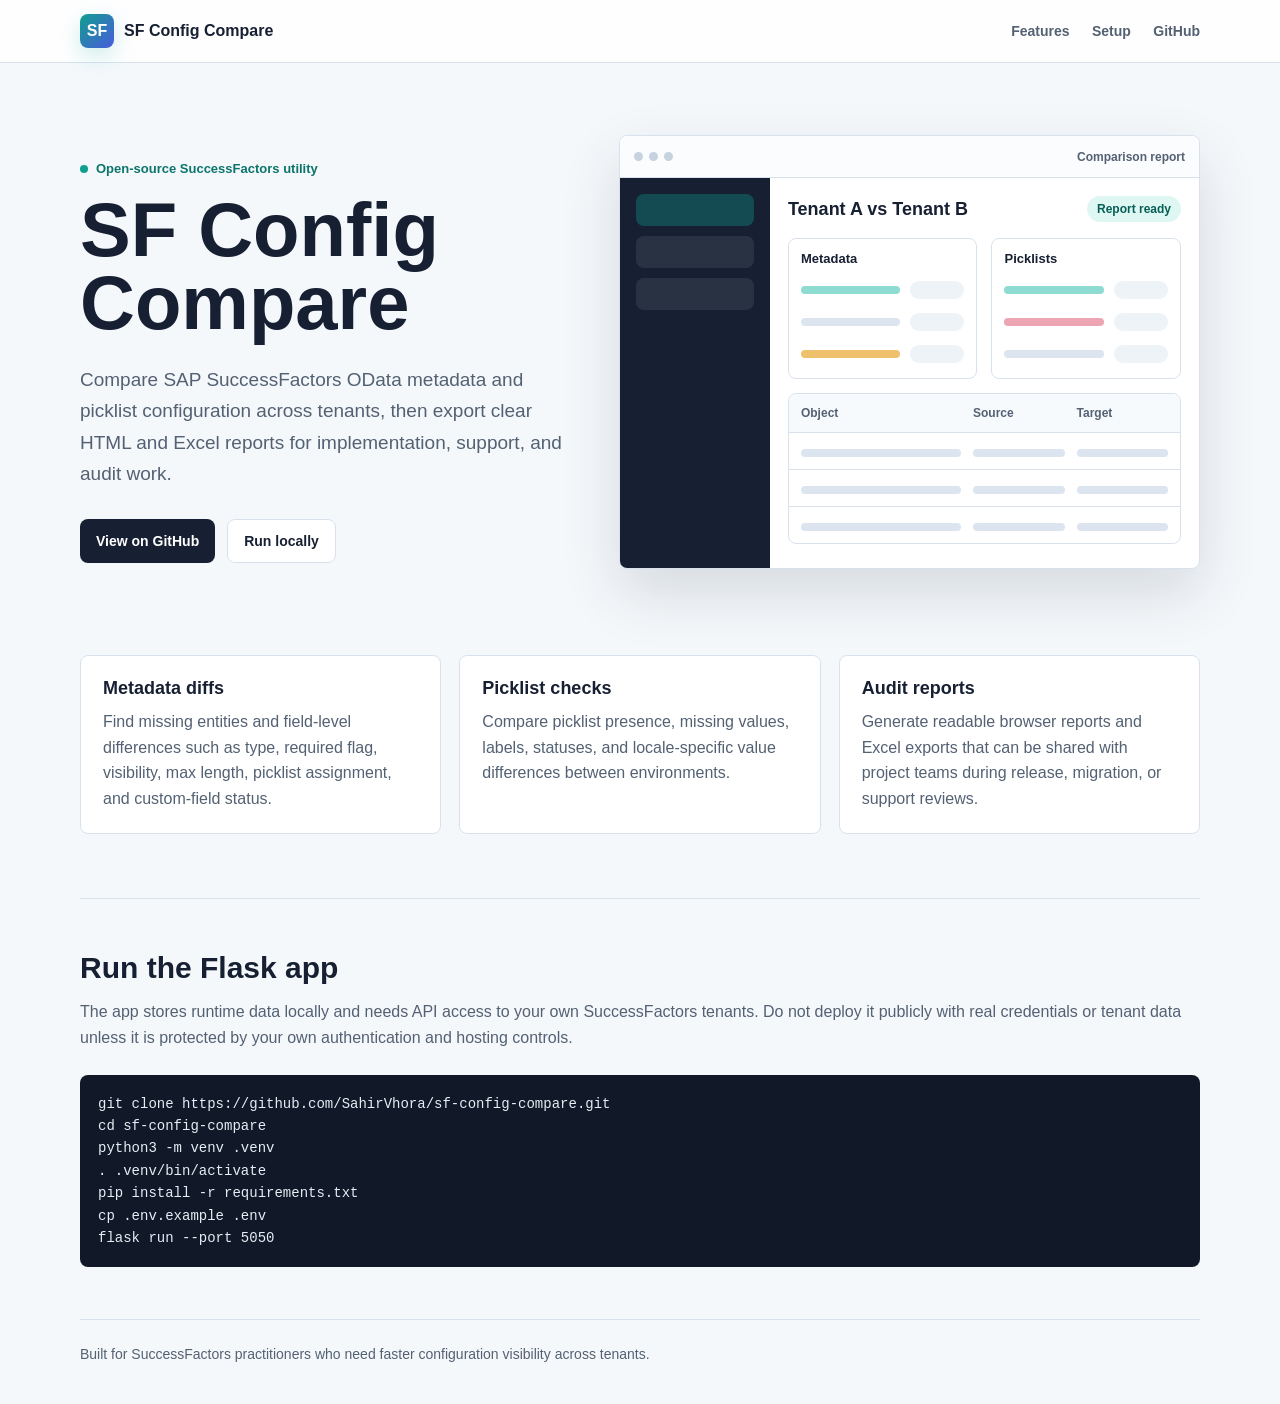
==== index.html @ c57cb795 "Prepare public release" ====
<!DOCTYPE html>
<html lang="en">
<head>
  <meta charset="UTF-8">
  <meta name="viewport" content="width=device-width, initial-scale=1.0">
  <title>SF Config Compare | SuccessFactors Metadata and Picklist Comparison</title>
  <meta name="description" content="Open-source Flask app for comparing SAP SuccessFactors OData metadata and picklist configuration across two instances, with HTML and Excel reports.">
  <meta name="keywords" content="SuccessFactors config compare, SAP SuccessFactors metadata, OData metadata comparison, picklist comparison, HRIS configuration audit">
  <meta name="author" content="Sahir Vhora">
  <meta name="robots" content="index, follow">
  <link rel="canonical" href="https://sahirvhora.github.io/sf-config-compare/">
  <meta property="og:type" content="website">
  <meta property="og:title" content="SF Config Compare">
  <meta property="og:description" content="Compare SuccessFactors metadata and picklists across tenants, then export clear HTML and Excel diff reports.">
  <meta property="og:url" content="https://sahirvhora.github.io/sf-config-compare/">
  <meta property="og:image" content="https://sahirvhora.github.io/sf-config-compare/assets/social-preview.png">
  <meta name="twitter:card" content="summary_large_image">
  <meta name="twitter:title" content="SF Config Compare">
  <meta name="twitter:description" content="Open-source SuccessFactors metadata and picklist comparison for implementation and support teams.">
  <meta name="twitter:image" content="https://sahirvhora.github.io/sf-config-compare/assets/social-preview.png">
  <link rel="icon" type="image/svg+xml" href="favicon.svg">
  <style>
    :root {
      --ink: #172033;
      --muted: #536173;
      --line: #d9e2ec;
      --paper: #ffffff;
      --wash: #f5f8fb;
      --teal: #0f9f8f;
      --indigo: #4b5bdc;
      --amber: #d78a17;
      --rose: #d94c66;
    }
    * {
      box-sizing: border-box;
    }
    body {
      margin: 0;
      min-height: 100vh;
      font-family: -apple-system, BlinkMacSystemFont, "Segoe UI", Roboto, sans-serif;
      background: var(--wash);
      color: var(--ink);
    }
    header {
      border-bottom: 1px solid var(--line);
      background: rgba(255, 255, 255, 0.86);
      backdrop-filter: blur(10px);
      position: sticky;
      top: 0;
      z-index: 10;
    }
    .nav {
      width: min(1120px, calc(100% - 32px));
      margin: 0 auto;
      display: flex;
      align-items: center;
      justify-content: space-between;
      gap: 20px;
      padding: 14px 0;
    }
    .brand {
      display: flex;
      align-items: center;
      gap: 10px;
      font-weight: 750;
      letter-spacing: 0;
    }
    .mark {
      width: 34px;
      height: 34px;
      border-radius: 8px;
      display: grid;
      place-items: center;
      color: white;
      background: linear-gradient(135deg, var(--teal), var(--indigo));
      box-shadow: 0 8px 22px rgba(15, 159, 143, 0.2);
    }
    nav a {
      color: var(--muted);
      text-decoration: none;
      font-size: 14px;
      font-weight: 650;
      margin-left: 18px;
    }
    nav a:hover {
      color: var(--ink);
    }
    main {
      width: min(1120px, calc(100% - 32px));
      margin: 0 auto;
    }
    .hero {
      display: grid;
      grid-template-columns: minmax(0, 0.92fr) minmax(420px, 1.08fr);
      gap: 44px;
      align-items: center;
      padding: 72px 0 50px;
    }
    .eyebrow {
      display: inline-flex;
      align-items: center;
      gap: 8px;
      color: #0b756b;
      font-size: 13px;
      font-weight: 750;
      margin-bottom: 18px;
    }
    .eyebrow::before {
      content: "";
      width: 8px;
      height: 8px;
      border-radius: 99px;
      background: var(--teal);
    }
    h1 {
      margin: 0;
      font-size: clamp(42px, 7vw, 76px);
      line-height: 0.96;
      letter-spacing: 0;
      max-width: 780px;
    }
    .lead {
      margin: 24px 0 0;
      color: var(--muted);
      font-size: 19px;
      line-height: 1.65;
      max-width: 620px;
    }
    .actions {
      display: flex;
      flex-wrap: wrap;
      gap: 12px;
      margin-top: 30px;
    }
    .button {
      min-height: 44px;
      display: inline-flex;
      align-items: center;
      justify-content: center;
      gap: 8px;
      border-radius: 8px;
      padding: 0 16px;
      text-decoration: none;
      font-weight: 750;
      font-size: 14px;
    }
    .button.primary {
      color: white;
      background: var(--ink);
    }
    .button.secondary {
      color: var(--ink);
      background: white;
      border: 1px solid var(--line);
    }
    .visual {
      position: relative;
      min-height: 452px;
    }
    .product {
      background: var(--paper);
      border: 1px solid var(--line);
      border-radius: 8px;
      box-shadow: 0 24px 60px rgba(23, 32, 51, 0.14);
      overflow: hidden;
    }
    .product-top {
      height: 42px;
      border-bottom: 1px solid var(--line);
      display: flex;
      align-items: center;
      justify-content: space-between;
      padding: 0 14px;
      background: #fbfcfe;
    }
    .dots {
      display: flex;
      gap: 6px;
    }
    .dots span {
      width: 9px;
      height: 9px;
      border-radius: 99px;
      background: #c7d2df;
    }
    .product-title {
      font-size: 12px;
      color: var(--muted);
      font-weight: 700;
    }
    .product-body {
      display: grid;
      grid-template-columns: 150px 1fr;
      min-height: 390px;
    }
    .sidebar {
      background: #172033;
      padding: 16px;
      color: white;
    }
    .side-pill {
      height: 32px;
      border-radius: 8px;
      background: rgba(255,255,255,0.08);
      margin-bottom: 10px;
    }
    .side-pill.active {
      background: rgba(15,159,143,0.34);
    }
    .screen {
      padding: 18px;
    }
    .screen-head {
      display: flex;
      justify-content: space-between;
      align-items: center;
      margin-bottom: 16px;
    }
    .screen-head strong {
      font-size: 18px;
    }
    .status {
      color: #075e57;
      background: #dff7f3;
      border-radius: 999px;
      padding: 6px 10px;
      font-size: 12px;
      font-weight: 750;
    }
    .compare-grid {
      display: grid;
      grid-template-columns: 1fr 1fr;
      gap: 14px;
      margin-bottom: 14px;
    }
    .tenant {
      border: 1px solid var(--line);
      border-radius: 8px;
      padding: 12px;
    }
    .tenant h2 {
      font-size: 13px;
      margin: 0 0 12px;
    }
    .row {
      display: grid;
      grid-template-columns: 1fr 54px;
      gap: 10px;
      align-items: center;
      height: 24px;
      margin-top: 8px;
    }
    .bar {
      height: 8px;
      border-radius: 99px;
      background: #dbe4ef;
    }
    .bar.teal { background: #8edbd2; }
    .bar.amber { background: #f0c16d; }
    .bar.rose { background: #eda5b3; }
    .tag {
      height: 18px;
      border-radius: 999px;
      background: #eef3f8;
    }
    .diff-table {
      border: 1px solid var(--line);
      border-radius: 8px;
      overflow: hidden;
    }
    .diff-row {
      display: grid;
      grid-template-columns: 1.4fr 0.8fr 0.8fr;
      gap: 12px;
      padding: 12px;
      border-top: 1px solid var(--line);
    }
    .diff-row:first-child {
      border-top: 0;
      background: #f7fafc;
      color: var(--muted);
      font-size: 12px;
      font-weight: 750;
    }
    .cell-line {
      height: 8px;
      border-radius: 99px;
      background: #dbe4ef;
      margin-top: 4px;
    }
    .feature-band {
      display: grid;
      grid-template-columns: repeat(3, 1fr);
      gap: 18px;
      padding: 18px 0 64px;
    }
    .feature {
      background: white;
      border: 1px solid var(--line);
      border-radius: 8px;
      padding: 22px;
    }
    .feature h2 {
      font-size: 18px;
      margin: 0 0 10px;
    }
    .feature p, .section p {
      color: var(--muted);
      line-height: 1.6;
      margin: 0;
    }
    .section {
      border-top: 1px solid var(--line);
      padding: 52px 0;
    }
    .section h2 {
      font-size: 30px;
      margin: 0 0 14px;
    }
    pre {
      margin: 24px 0 0;
      padding: 18px;
      overflow-x: auto;
      border-radius: 8px;
      background: #111827;
      color: #e5edf5;
      line-height: 1.6;
      font-size: 14px;
    }
    footer {
      border-top: 1px solid var(--line);
      color: var(--muted);
      padding: 26px 0 42px;
      font-size: 14px;
    }
    @media (max-width: 880px) {
      nav {
        display: none;
      }
      .hero {
        grid-template-columns: 1fr;
        padding-top: 44px;
      }
      .visual {
        min-height: auto;
      }
      .product-body {
        grid-template-columns: 1fr;
      }
      .sidebar {
        display: none;
      }
      .feature-band {
        grid-template-columns: 1fr;
      }
    }
  </style>
  <script type="application/ld+json">
  {
    "@context": "https://schema.org",
    "@type": "SoftwareSourceCode",
    "name": "SF Config Compare",
    "description": "Open-source Flask app for comparing SAP SuccessFactors OData metadata and picklist configuration across two instances.",
    "codeRepository": "https://github.com/SahirVhora/sf-config-compare",
    "programmingLanguage": "Python",
    "applicationCategory": "DeveloperApplication",
    "author": {
      "@type": "Person",
      "name": "Sahir Vhora"
    }
  }
  </script>
</head>
<body>
  <header>
    <div class="nav">
      <div class="brand"><span class="mark">SF</span> SF Config Compare</div>
      <nav aria-label="Primary">
        <a href="#features">Features</a>
        <a href="#setup">Setup</a>
        <a href="https://github.com/SahirVhora/sf-config-compare">GitHub</a>
      </nav>
    </div>
  </header>
  <main>
    <section class="hero">
      <div>
        <div class="eyebrow">Open-source SuccessFactors utility</div>
        <h1>SF Config Compare</h1>
        <p class="lead">Compare SAP SuccessFactors OData metadata and picklist configuration across tenants, then export clear HTML and Excel reports for implementation, support, and audit work.</p>
        <div class="actions">
          <a class="button primary" href="https://github.com/SahirVhora/sf-config-compare">View on GitHub</a>
          <a class="button secondary" href="#setup">Run locally</a>
        </div>
      </div>
      <div class="visual" aria-label="Product preview">
        <div class="product">
          <div class="product-top">
            <div class="dots"><span></span><span></span><span></span></div>
            <div class="product-title">Comparison report</div>
          </div>
          <div class="product-body">
            <aside class="sidebar" aria-hidden="true">
              <div class="side-pill active"></div>
              <div class="side-pill"></div>
              <div class="side-pill"></div>
            </aside>
            <div class="screen">
              <div class="screen-head">
                <strong>Tenant A vs Tenant B</strong>
                <span class="status">Report ready</span>
              </div>
              <div class="compare-grid">
                <div class="tenant">
                  <h2>Metadata</h2>
                  <div class="row"><span class="bar teal"></span><span class="tag"></span></div>
                  <div class="row"><span class="bar"></span><span class="tag"></span></div>
                  <div class="row"><span class="bar amber"></span><span class="tag"></span></div>
                </div>
                <div class="tenant">
                  <h2>Picklists</h2>
                  <div class="row"><span class="bar teal"></span><span class="tag"></span></div>
                  <div class="row"><span class="bar rose"></span><span class="tag"></span></div>
                  <div class="row"><span class="bar"></span><span class="tag"></span></div>
                </div>
              </div>
              <div class="diff-table" aria-hidden="true">
                <div class="diff-row"><span>Object</span><span>Source</span><span>Target</span></div>
                <div class="diff-row"><span class="cell-line"></span><span class="cell-line"></span><span class="cell-line"></span></div>
                <div class="diff-row"><span class="cell-line"></span><span class="cell-line"></span><span class="cell-line"></span></div>
                <div class="diff-row"><span class="cell-line"></span><span class="cell-line"></span><span class="cell-line"></span></div>
              </div>
            </div>
          </div>
        </div>
      </div>
    </section>
    <section id="features" class="feature-band">
      <article class="feature">
        <h2>Metadata diffs</h2>
        <p>Find missing entities and field-level differences such as type, required flag, visibility, max length, picklist assignment, and custom-field status.</p>
      </article>
      <article class="feature">
        <h2>Picklist checks</h2>
        <p>Compare picklist presence, missing values, labels, statuses, and locale-specific value differences between environments.</p>
      </article>
      <article class="feature">
        <h2>Audit reports</h2>
        <p>Generate readable browser reports and Excel exports that can be shared with project teams during release, migration, or support reviews.</p>
      </article>
    </section>
    <section id="setup" class="section">
      <h2>Run the Flask app</h2>
      <p>The app stores runtime data locally and needs API access to your own SuccessFactors tenants. Do not deploy it publicly with real credentials or tenant data unless it is protected by your own authentication and hosting controls.</p>
      <pre><code>git clone https://github.com/SahirVhora/sf-config-compare.git
cd sf-config-compare
python3 -m venv .venv
. .venv/bin/activate
pip install -r requirements.txt
cp .env.example .env
flask run --port 5050</code></pre>
    </section>
    <footer>
      Built for SuccessFactors practitioners who need faster configuration visibility across tenants.
    </footer>
  </main>
</body>
</html>
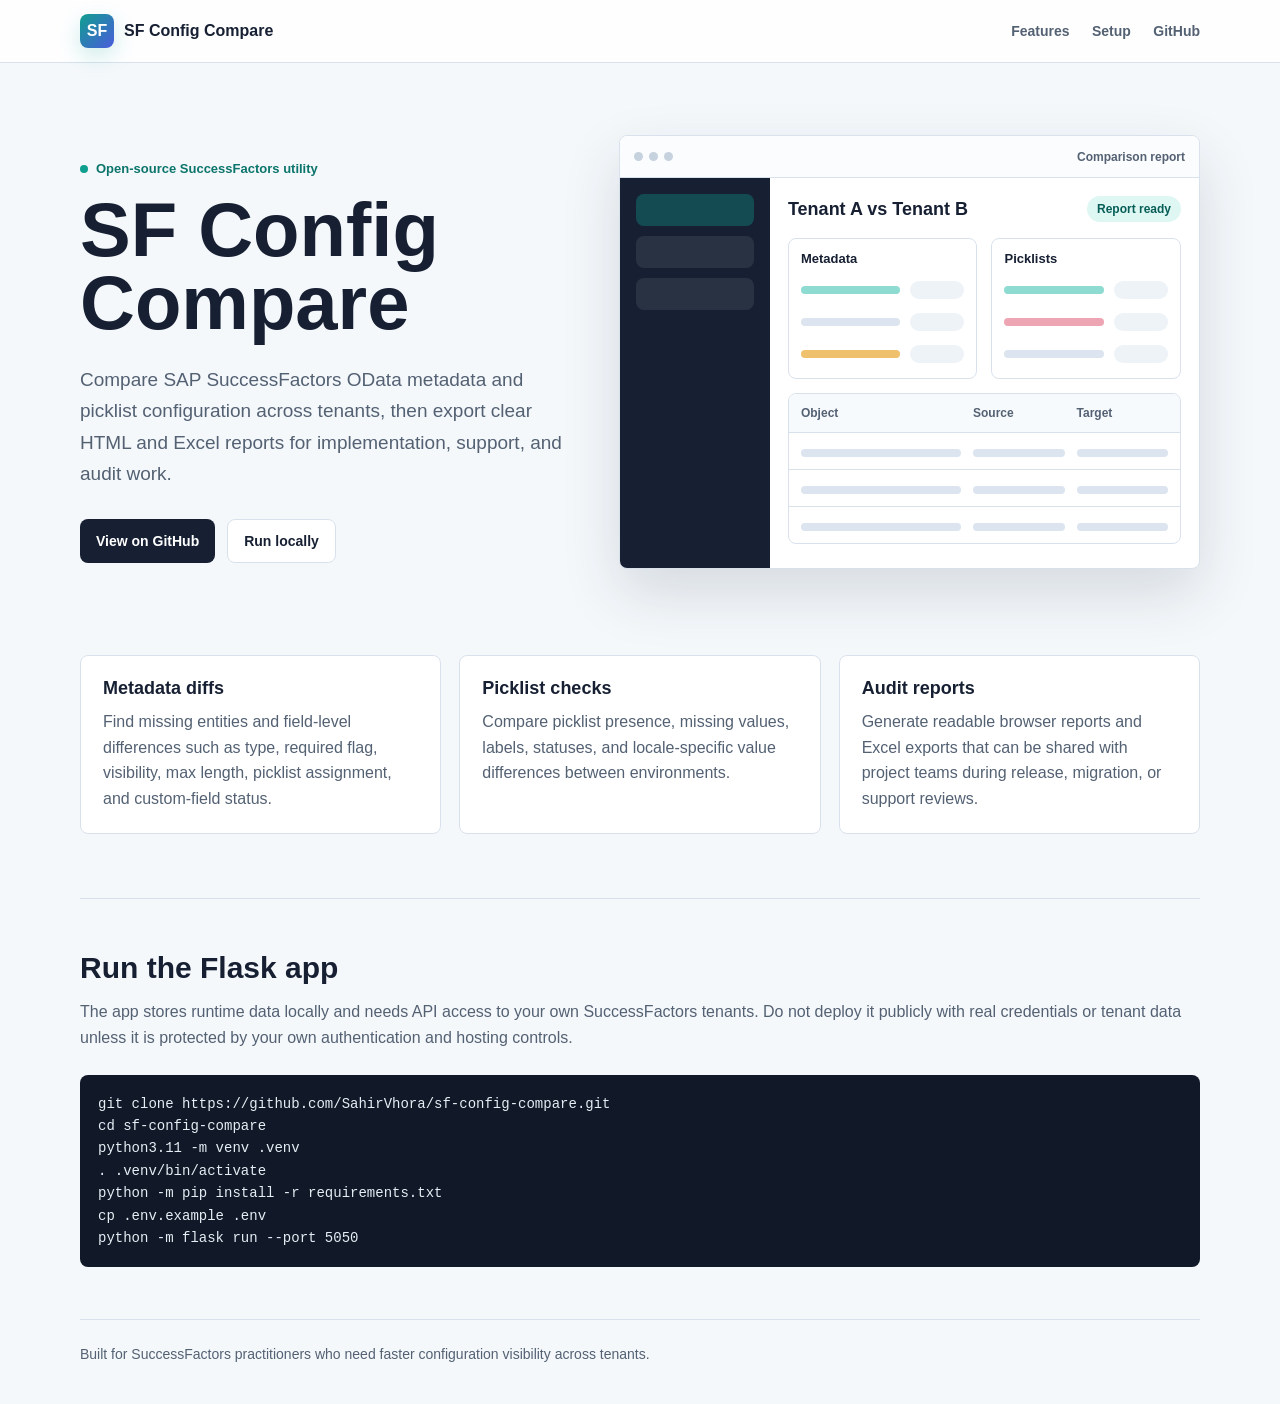
==== commit 09f5f846: "feat: add phase tests and update core comparison logic" ====
--- a/index.html
+++ b/index.html
@@ -454,11 +454,11 @@
       <p>The app stores runtime data locally and needs API access to your own SuccessFactors tenants. Do not deploy it publicly with real credentials or tenant data unless it is protected by your own authentication and hosting controls.</p>
       <pre><code>git clone https://github.com/SahirVhora/sf-config-compare.git
 cd sf-config-compare
-python3 -m venv .venv
+python3.11 -m venv .venv
 . .venv/bin/activate
-pip install -r requirements.txt
+python -m pip install -r requirements.txt
 cp .env.example .env
-flask run --port 5050</code></pre>
+python -m flask run --port 5050</code></pre>
     </section>
     <footer>
       Built for SuccessFactors practitioners who need faster configuration visibility across tenants.
